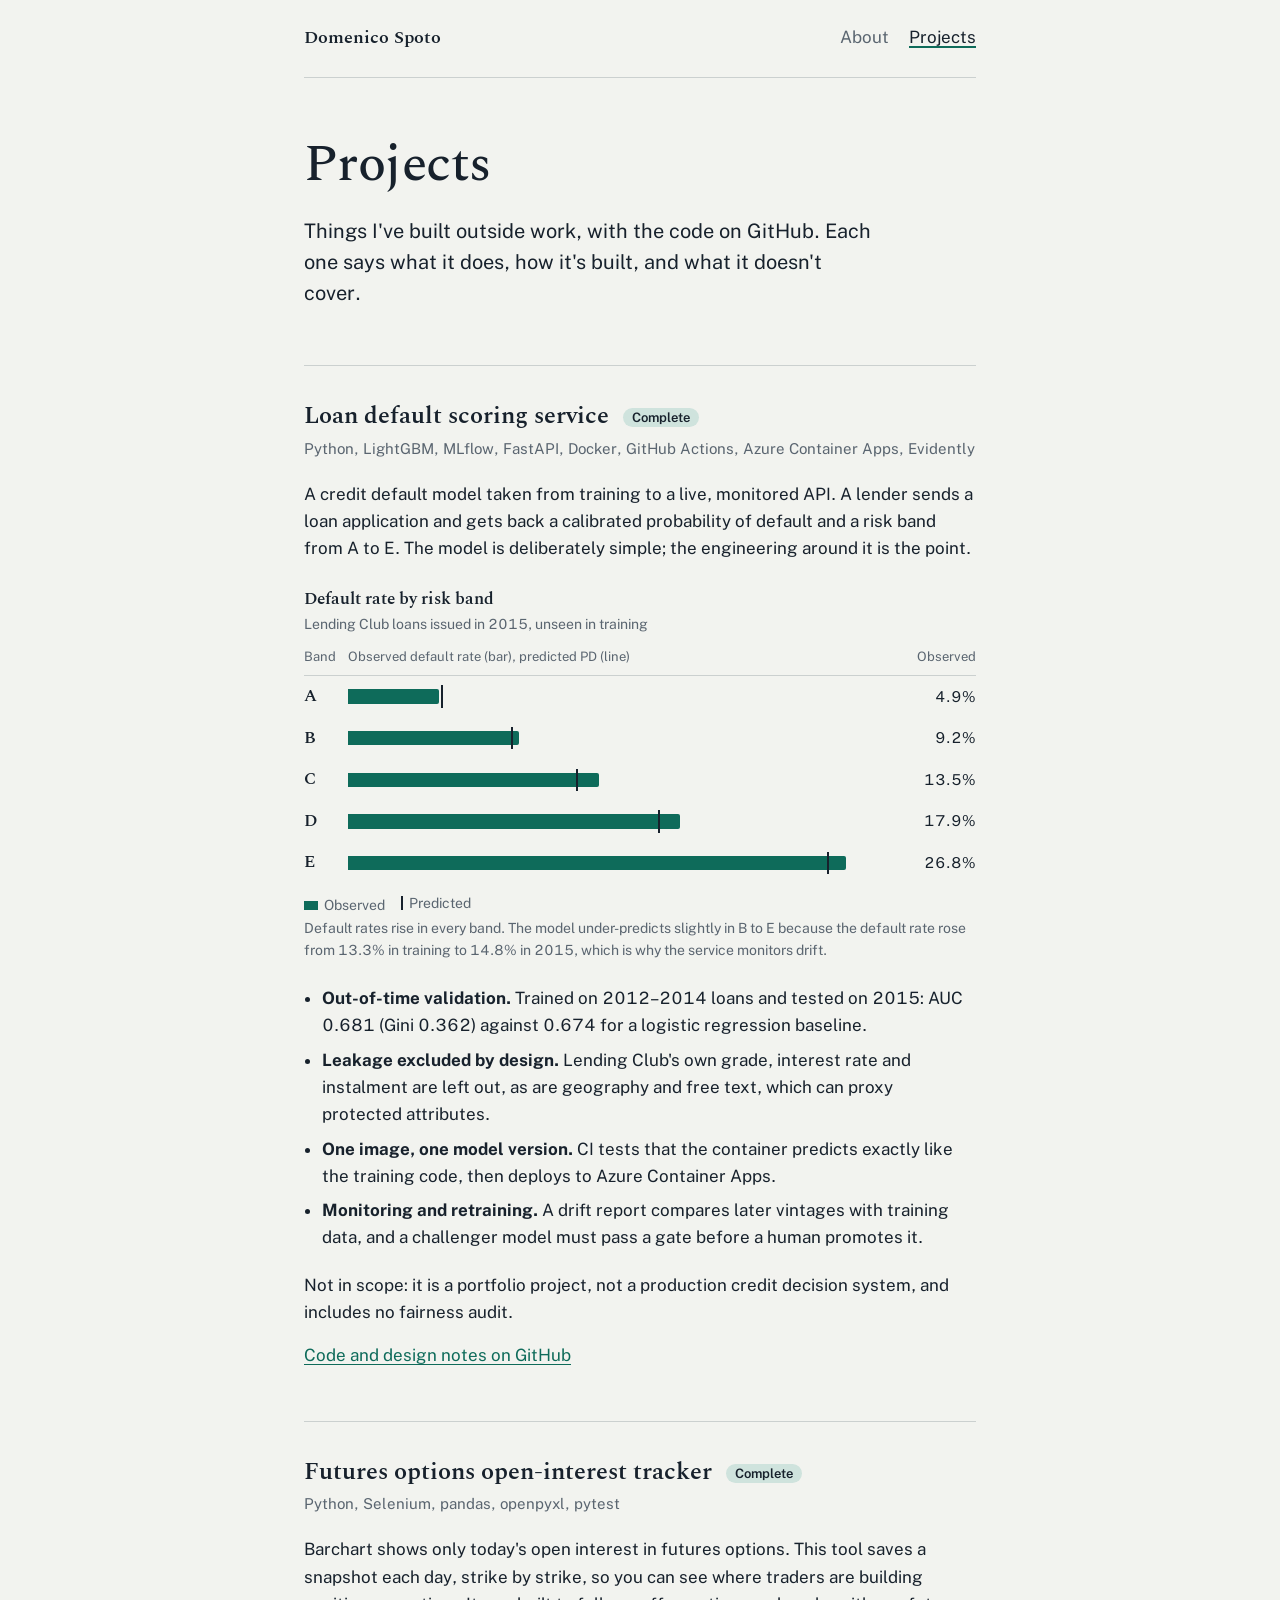
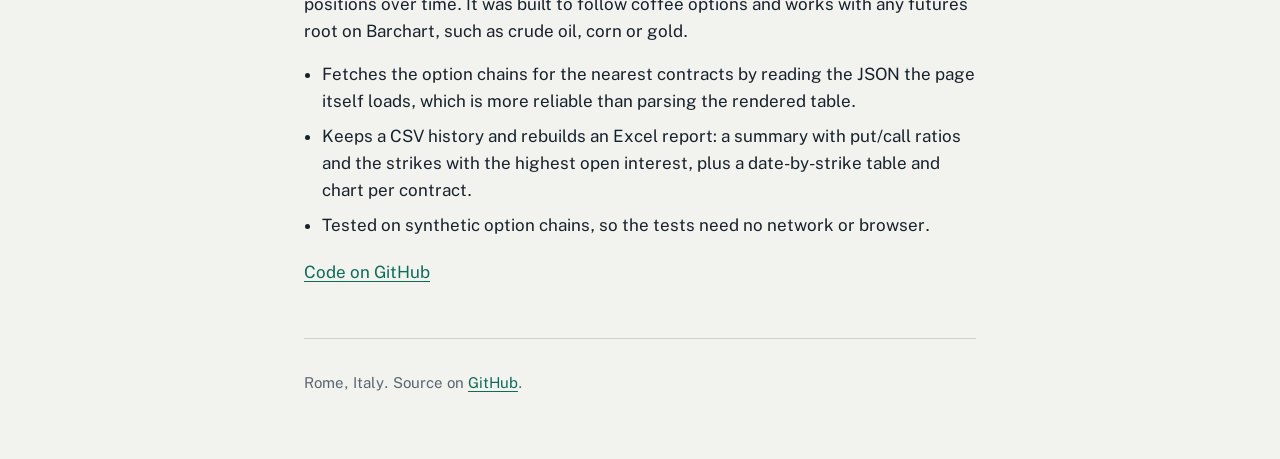
==== projects.html @ 79ec2007 "First commit" ====
<!doctype html>
<html lang="en">
<head>
  <meta charset="utf-8">
  <meta name="viewport" content="width=device-width, initial-scale=1">
  <title>Projects, Domenico Spoto</title>
  <meta name="description" content="Portfolio projects by Domenico Spoto: a deployed loan default scoring service and a futures options open-interest tracker.">
  <link rel="preconnect" href="https://fonts.googleapis.com">
  <link rel="preconnect" href="https://fonts.gstatic.com" crossorigin>
  <link href="https://fonts.googleapis.com/css2?family=Public+Sans:wght@400;600&family=Spectral:wght@500;600&display=swap" rel="stylesheet">
  <link rel="stylesheet" href="style.css">
</head>
<body>
<div class="wrap">

  <header class="site-header">
    <a class="home" href="./">Domenico Spoto</a>
    <nav aria-label="Main">
      <a href="./">About</a>
      <a href="projects.html" aria-current="page">Projects</a>
    </nav>
  </header>

  <main>
    <div class="hero">
      <h1>Projects</h1>
      <p class="lead">Things I've built outside work, with the code on GitHub. Each one says what it does, how it's built, and what it doesn't cover.</p>
    </div>

    <section class="project" id="loan-default" aria-labelledby="loan-default-title">
      <h2 id="loan-default-title">Loan default scoring service <span class="status">Complete</span></h2>
      <p class="stack">Python, LightGBM, MLflow, FastAPI, Docker, GitHub Actions, Azure Container Apps, Evidently</p>
      <p>A credit default model taken from training to a live, monitored API. A lender sends a loan application and gets back a calibrated probability of default and a risk band from A to E. The model is deliberately simple; the engineering around it is the point.</p>

      <table class="bands">
        <caption>
          Default rate by risk band
          <span>Lending Club loans issued in 2015, unseen in training</span>
        </caption>
        <thead>
          <tr>
            <th scope="col">Band</th>
            <th scope="col">Observed default rate (bar), predicted PD (line)</th>
            <th scope="col" class="num">Observed</th>
          </tr>
        </thead>
        <tbody>
          <tr><th scope="row">A</th><td class="bar-cell"><div class="bar" style="--obs:4.9;--pred:5.0" aria-label="Predicted 5.0%, observed 4.9%"></div></td><td class="num">4.9%</td></tr>
          <tr><th scope="row">B</th><td class="bar-cell"><div class="bar" style="--obs:9.2;--pred:8.8" aria-label="Predicted 8.8%, observed 9.2%"></div></td><td class="num">9.2%</td></tr>
          <tr><th scope="row">C</th><td class="bar-cell"><div class="bar" style="--obs:13.5;--pred:12.3" aria-label="Predicted 12.3%, observed 13.5%"></div></td><td class="num">13.5%</td></tr>
          <tr><th scope="row">D</th><td class="bar-cell"><div class="bar" style="--obs:17.9;--pred:16.7" aria-label="Predicted 16.7%, observed 17.9%"></div></td><td class="num">17.9%</td></tr>
          <tr><th scope="row">E</th><td class="bar-cell"><div class="bar" style="--obs:26.8;--pred:25.8" aria-label="Predicted 25.8%, observed 26.8%"></div></td><td class="num">26.8%</td></tr>
        </tbody>
      </table>
      <p class="chart-note">
        <span class="key"><i></i>Observed</span><span class="key"><i class="tick"></i>Predicted</span><br>
        Default rates rise in every band. The model under-predicts slightly in B to E because the default rate rose from 13.3% in training to 14.8% in 2015, which is why the service monitors drift.
      </p>

      <ul class="points">
        <li><strong>Out-of-time validation.</strong> Trained on 2012–2014 loans and tested on 2015: AUC 0.681 (Gini 0.362) against 0.674 for a logistic regression baseline.</li>
        <li><strong>Leakage excluded by design.</strong> Lending Club's own grade, interest rate and instalment are left out, as are geography and free text, which can proxy protected attributes.</li>
        <li><strong>One image, one model version.</strong> CI tests that the container predicts exactly like the training code, then deploys to Azure Container Apps.</li>
        <li><strong>Monitoring and retraining.</strong> A drift report compares later vintages with training data, and a challenger model must pass a gate before a human promotes it.</li>
      </ul>
      <p>Not in scope: it is a portfolio project, not a production credit decision system, and includes no fairness audit.</p>
      <p><a href="https://github.com/mimmospoto/loan-default-scoring">Code and design notes on GitHub</a></p>
    </section>

    <section class="project" id="oi-tracker" aria-labelledby="oi-tracker-title">
      <h2 id="oi-tracker-title">Futures options open-interest tracker <span class="status">Complete</span></h2>
      <p class="stack">Python, Selenium, pandas, openpyxl, pytest</p>
      <p>Barchart shows only today's open interest in futures options. This tool saves a snapshot each day, strike by strike, so you can see where traders are building positions over time. It was built to follow coffee options and works with any futures root on Barchart, such as crude oil, corn or gold.</p>
      <ul class="points">
        <li>Fetches the option chains for the nearest contracts by reading the JSON the page itself loads, which is more reliable than parsing the rendered table.</li>
        <li>Keeps a CSV history and rebuilds an Excel report: a summary with put/call ratios and the strikes with the highest open interest, plus a date-by-strike table and chart per contract.</li>
        <li>Tested on synthetic option chains, so the tests need no network or browser.</li>
      </ul>
      <p><a href="https://github.com/mimmospoto/futures-options-oi-tracker">Code on GitHub</a></p>
    </section>

    <!--
    In-progress project template. Copy, fill in, and uncomment.

    <section class="project" id="SLUG" aria-labelledby="SLUG-title">
      <h2 id="SLUG-title">Project name <span class="status wip">In progress</span></h2>
      <p class="stack">Tools</p>
      <p>What it does and why, in two or three sentences.</p>
      <ul class="points">
        <li>What is done so far.</li>
        <li>What comes next.</li>
      </ul>
      <p><a href="https://github.com/mimmospoto/REPO">Code on GitHub</a></p>
    </section>
    -->
  </main>

  <footer>
    <p>Rome, Italy. Source on <a href="https://github.com/mimmospoto/mimmospoto.github.io">GitHub</a>.</p>
  </footer>

</div>
</body>
</html>
---- style.css ----
:root {
  --paper: #f2f3ef;
  --ink: #17212c;
  --muted: #5a6570;
  --rule: #cbd0cf;
  --accent: #0e6b5a;
  --accent-soft: #cfe3dd;
  --serif: "Spectral", Georgia, serif;
  --sans: "Public Sans", system-ui, sans-serif;
}

@media (prefers-color-scheme: dark) {
  :root {
    --paper: #131b24;
    --ink: #e4e7e3;
    --muted: #9aa5ae;
    --rule: #2c3844;
    --accent: #5cc3a8;
    --accent-soft: #1f3d39;
  }
}

*,
*::before,
*::after { box-sizing: border-box; }

html { -webkit-text-size-adjust: 100%; }

body {
  margin: 0;
  background: var(--paper);
  color: var(--ink);
  font-family: var(--sans);
  font-size: 1.0625rem;
  line-height: 1.6;
  font-variant-numeric: tabular-nums;
}

.wrap {
  max-width: 44rem;
  margin: 0 auto;
  padding: 0 1rem;
}

a { color: var(--accent); text-underline-offset: 0.18em; }
a:hover { text-decoration-thickness: 2px; }
a:focus-visible {
  outline: 2px solid var(--accent);
  outline-offset: 3px;
  border-radius: 2px;
}

/* Header */
.site-header {
  display: flex;
  justify-content: space-between;
  align-items: baseline;
  gap: 1rem;
  padding: 1.5rem 0;
  border-bottom: 1px solid var(--rule);
}
.site-header .home {
  font-family: var(--serif);
  font-weight: 600;
  font-size: 1.125rem;
  color: var(--ink);
  text-decoration: none;
}
.site-header nav { display: flex; gap: 1.25rem; }
.site-header nav a { color: var(--muted); text-decoration: none; }
.site-header nav a:hover,
.site-header nav a[aria-current="page"] { color: var(--ink); }
.site-header nav a[aria-current="page"] {
  text-decoration: underline;
  text-decoration-color: var(--accent);
  text-decoration-thickness: 2px;
}

/* Type */
h1, h2, h3 { font-family: var(--serif); line-height: 1.2; margin: 0; }
h1 {
  font-size: clamp(2.25rem, 7vw, 3.25rem);
  font-weight: 500;
  letter-spacing: -0.01em;
}
h2 {
  font-size: 1.5rem;
  font-weight: 600;
  margin-bottom: 1.25rem;
}
h3 { font-size: 1.1875rem; font-weight: 600; }
p { margin: 0 0 1rem; }

.hero { padding: 3.5rem 0 2.5rem; }
.lead {
  font-size: 1.25rem;
  line-height: 1.55;
  max-width: 36rem;
  margin-top: 1.25rem;
}
.links {
  display: flex;
  flex-wrap: wrap;
  gap: 0.5rem 1.5rem;
  list-style: none;
  padding: 0;
  margin: 1.5rem 0 0;
}

section { padding: 2.25rem 0; border-top: 1px solid var(--rule); }

/* Timeline: dates left, content right */
.timeline { list-style: none; margin: 0; padding: 0; }
.timeline > li {
  display: grid;
  grid-template-columns: 8.5rem 1fr;
  gap: 0.25rem 1.5rem;
  padding-bottom: 1.75rem;
}
.timeline > li:last-child { padding-bottom: 0; }
.when { color: var(--muted); font-size: 0.9375rem; padding-top: 0.2rem; }
.where { color: var(--muted); margin: 0.15rem 0 0.5rem; }
.timeline ul { margin: 0; padding-left: 1.1rem; }
.timeline ul li { margin-bottom: 0.3rem; }

.now { margin: 0; padding-left: 1.1rem; }
.now li { margin-bottom: 0.6rem; }

.facts { display: grid; grid-template-columns: 8.5rem 1fr; gap: 0.6rem 1.5rem; margin: 0; }
.facts dt { color: var(--muted); }
.facts dd { margin: 0; }

/* Projects */
.project h2 { margin-bottom: 0; }
.project + .project { margin-top: 0; }
.status {
  display: inline-block;
  font-family: var(--sans);
  font-size: 0.8125rem;
  font-weight: 600;
  padding: 0.1rem 0.55rem;
  border-radius: 999px;
  background: var(--accent-soft);
  color: var(--ink);
  vertical-align: middle;
  margin-left: 0.5rem;
}
.status.wip { background: transparent; border: 1px solid var(--muted); }
.stack { color: var(--muted); font-size: 0.9375rem; margin: 0.35rem 0 1.25rem; }

/* Band chart */
.bands {
  width: 100%;
  border-collapse: collapse;
  margin: 1.5rem 0 0.5rem;
  font-size: 0.9375rem;
}
.bands caption {
  text-align: left;
  font-family: var(--serif);
  font-weight: 600;
  font-size: 1.0625rem;
  margin-bottom: 0.25rem;
}
.bands caption span {
  display: block;
  font-family: var(--sans);
  font-weight: 400;
  font-size: 0.875rem;
  color: var(--muted);
}
.bands th, .bands td { padding: 0.45rem 0; text-align: left; font-weight: 400; }
.bands thead th { color: var(--muted); font-size: 0.8125rem; border-bottom: 1px solid var(--rule); }
.bands thead th:first-child { padding-right: 0.75rem; }
.bands th[scope="row"] { width: 2.25rem; font-family: var(--serif); font-weight: 600; font-size: 1.0625rem; }
.bands .num { width: 4.5rem; text-align: right; padding-left: 0.75rem; }
.bar-cell { width: 100%; }
.bar {
  position: relative;
  height: 0.9rem;
  background: var(--accent);
  border-radius: 0 2px 2px 0;
  width: calc(var(--obs) / 30 * 100%);
}
.bar::after {
  /* predicted PD marker */
  content: "";
  position: absolute;
  top: -0.25rem;
  bottom: -0.25rem;
  left: calc(var(--pred) / var(--obs) * 100%);
  width: 2px;
  background: var(--ink);
}
.chart-note { color: var(--muted); font-size: 0.875rem; margin-bottom: 1.5rem; }
.key { display: inline-flex; align-items: center; gap: 0.35rem; margin-right: 1rem; }
.key i { display: inline-block; width: 0.9rem; height: 0.6rem; background: var(--accent); }
.key i.tick { width: 2px; height: 0.9rem; background: var(--ink); }

.points { padding-left: 1.1rem; margin: 0 0 1.25rem; }
.points li { margin-bottom: 0.45rem; }

footer {
  border-top: 1px solid var(--rule);
  padding: 2rem 0 3rem;
  color: var(--muted);
  font-size: 0.9375rem;
}

@media (max-width: 34rem) {
  .timeline > li,
  .facts { grid-template-columns: 1fr; }
  .facts dt { margin-top: 0.4rem; }
  .bands .num { width: 3.75rem; }
}
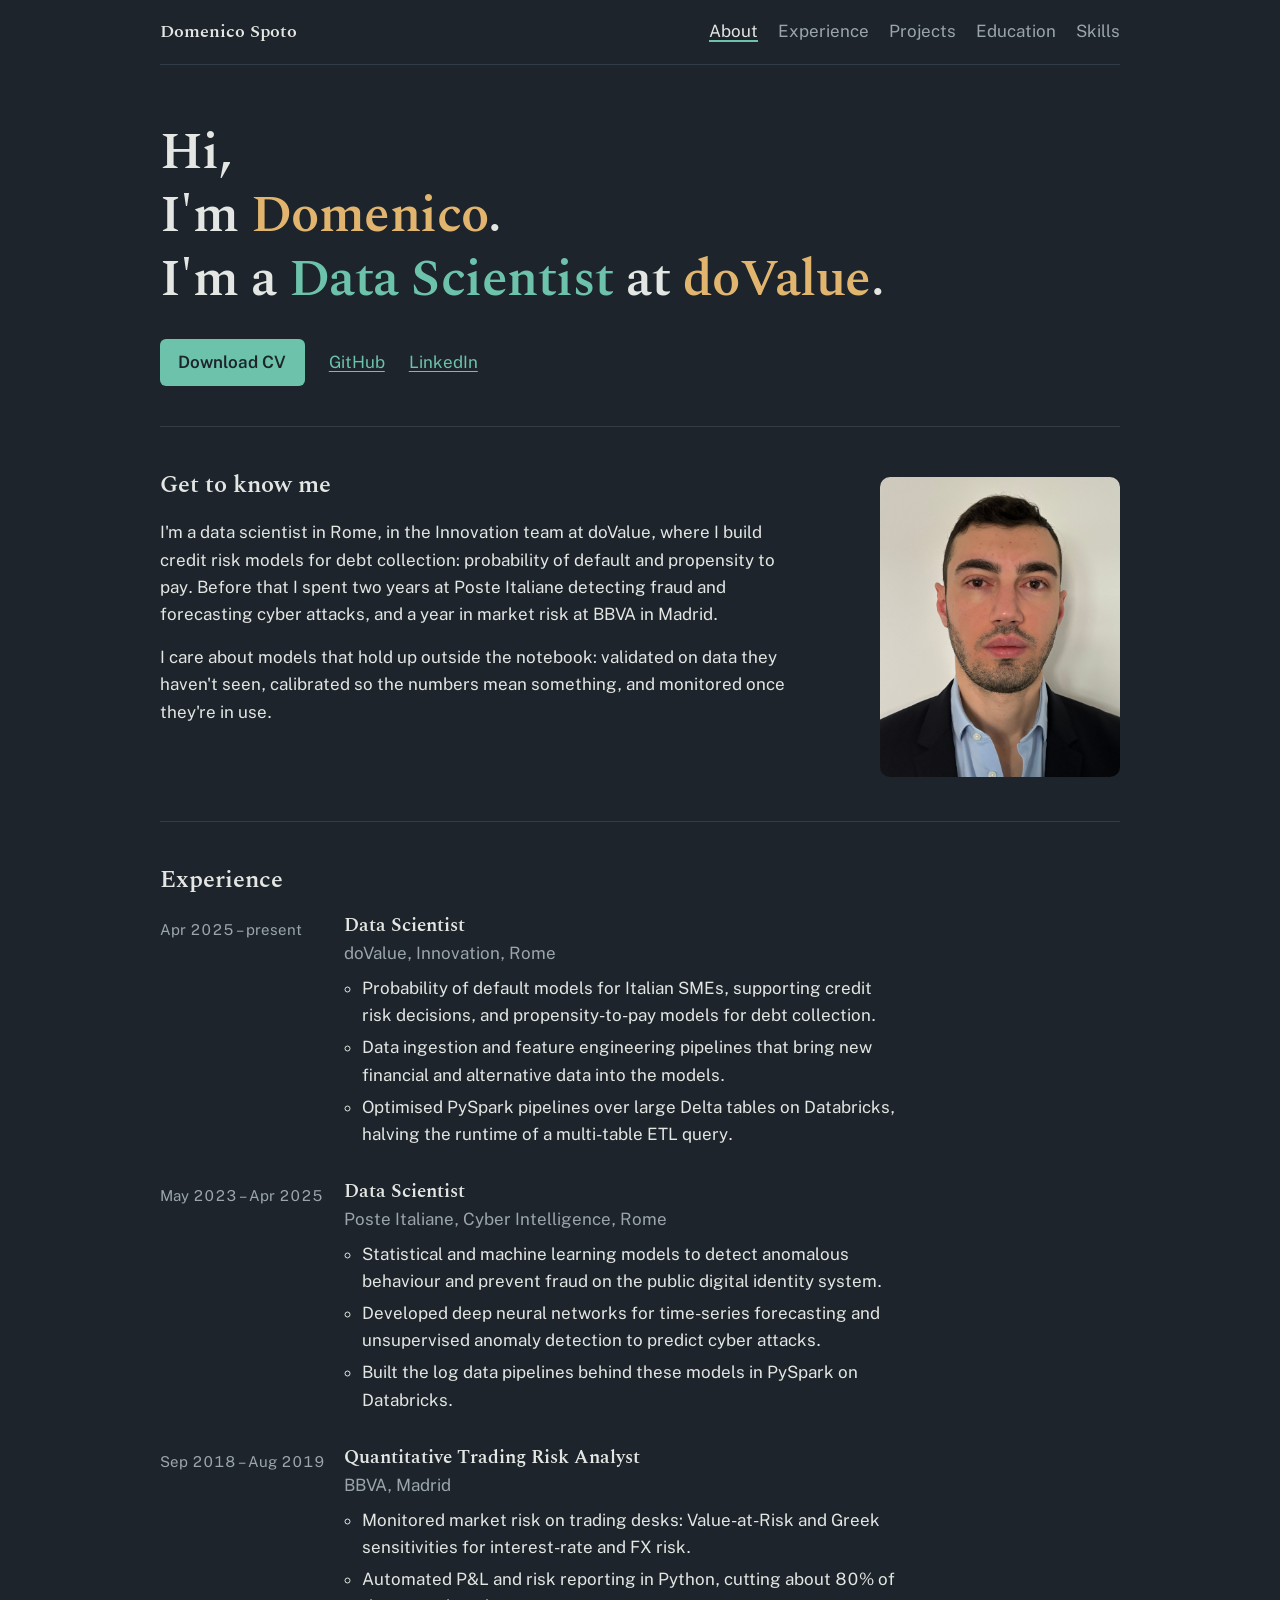
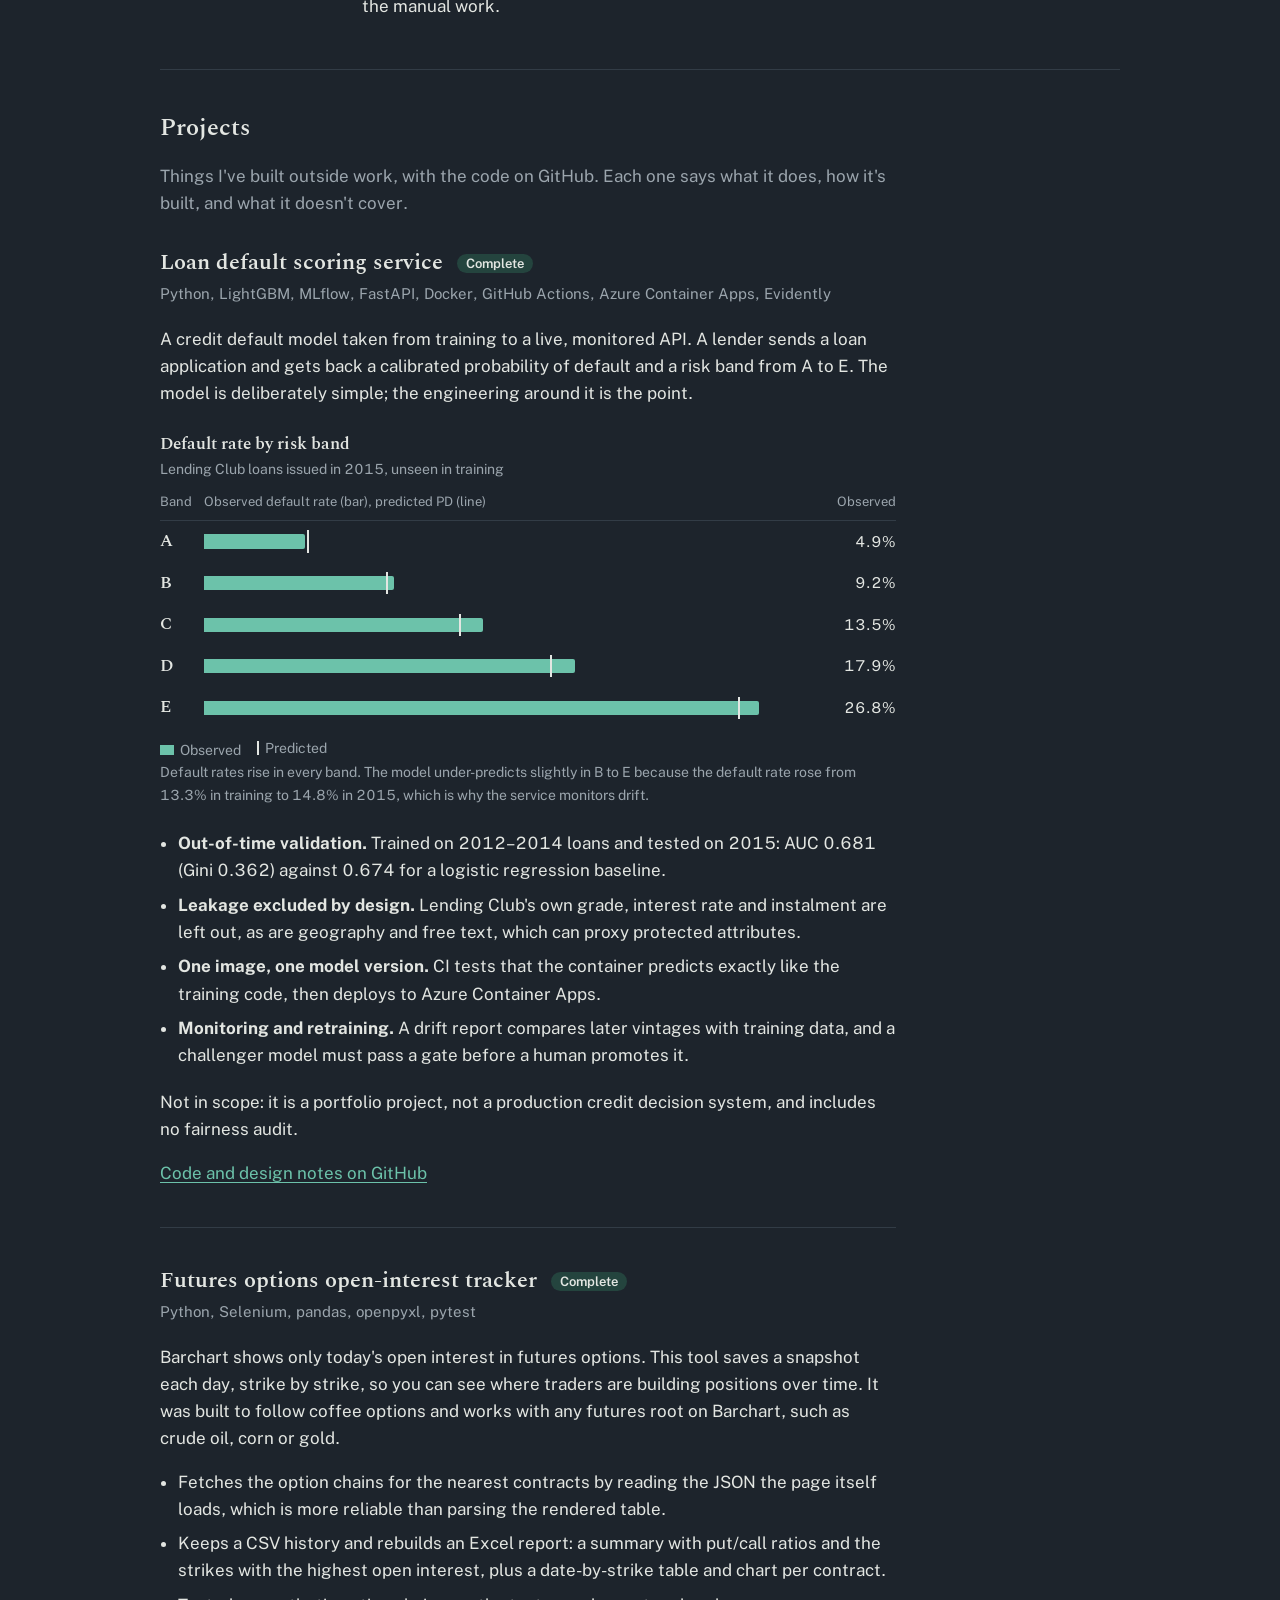
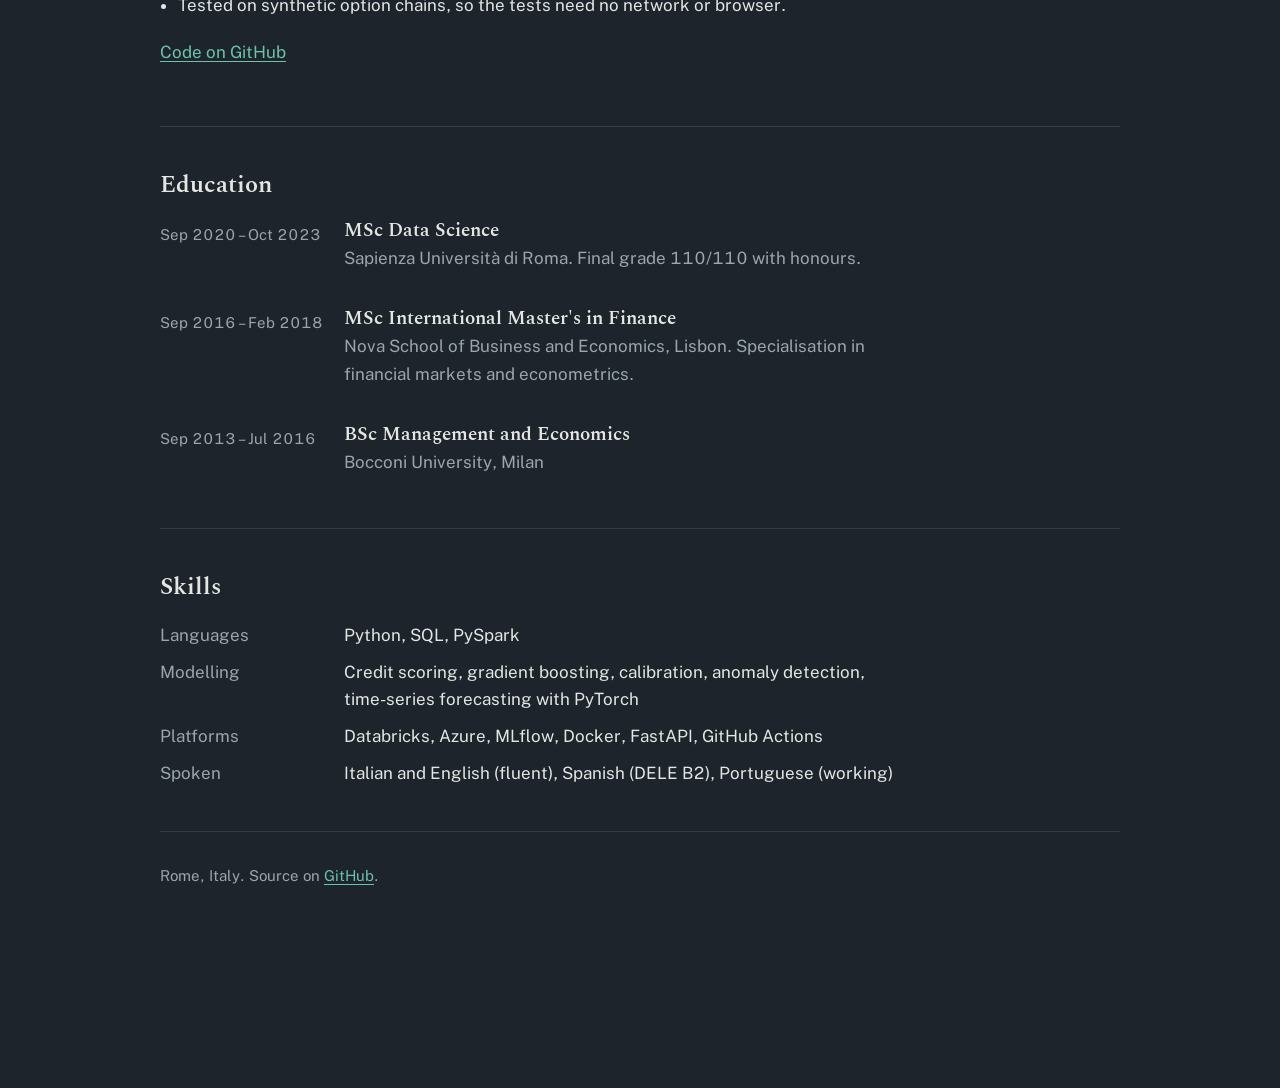
==== commit 8ae9180b: "Fix: template" ====
--- a/projects.html
+++ b/projects.html
@@ -4,101 +4,10 @@
   <meta charset="utf-8">
   <meta name="viewport" content="width=device-width, initial-scale=1">
   <title>Projects, Domenico Spoto</title>
-  <meta name="description" content="Portfolio projects by Domenico Spoto: a deployed loan default scoring service and a futures options open-interest tracker.">
-  <link rel="preconnect" href="https://fonts.googleapis.com">
-  <link rel="preconnect" href="https://fonts.gstatic.com" crossorigin>
-  <link href="https://fonts.googleapis.com/css2?family=Public+Sans:wght@400;600&family=Spectral:wght@500;600&display=swap" rel="stylesheet">
-  <link rel="stylesheet" href="style.css">
+  <meta http-equiv="refresh" content="0; url=./#projects">
+  <link rel="canonical" href="./#projects">
 </head>
 <body>
-<div class="wrap">
-
-  <header class="site-header">
-    <a class="home" href="./">Domenico Spoto</a>
-    <nav aria-label="Main">
-      <a href="./">About</a>
-      <a href="projects.html" aria-current="page">Projects</a>
-    </nav>
-  </header>
-
-  <main>
-    <div class="hero">
-      <h1>Projects</h1>
-      <p class="lead">Things I've built outside work, with the code on GitHub. Each one says what it does, how it's built, and what it doesn't cover.</p>
-    </div>
-
-    <section class="project" id="loan-default" aria-labelledby="loan-default-title">
-      <h2 id="loan-default-title">Loan default scoring service <span class="status">Complete</span></h2>
-      <p class="stack">Python, LightGBM, MLflow, FastAPI, Docker, GitHub Actions, Azure Container Apps, Evidently</p>
-      <p>A credit default model taken from training to a live, monitored API. A lender sends a loan application and gets back a calibrated probability of default and a risk band from A to E. The model is deliberately simple; the engineering around it is the point.</p>
-
-      <table class="bands">
-        <caption>
-          Default rate by risk band
-          <span>Lending Club loans issued in 2015, unseen in training</span>
-        </caption>
-        <thead>
-          <tr>
-            <th scope="col">Band</th>
-            <th scope="col">Observed default rate (bar), predicted PD (line)</th>
-            <th scope="col" class="num">Observed</th>
-          </tr>
-        </thead>
-        <tbody>
-          <tr><th scope="row">A</th><td class="bar-cell"><div class="bar" style="--obs:4.9;--pred:5.0" aria-label="Predicted 5.0%, observed 4.9%"></div></td><td class="num">4.9%</td></tr>
-          <tr><th scope="row">B</th><td class="bar-cell"><div class="bar" style="--obs:9.2;--pred:8.8" aria-label="Predicted 8.8%, observed 9.2%"></div></td><td class="num">9.2%</td></tr>
-          <tr><th scope="row">C</th><td class="bar-cell"><div class="bar" style="--obs:13.5;--pred:12.3" aria-label="Predicted 12.3%, observed 13.5%"></div></td><td class="num">13.5%</td></tr>
-          <tr><th scope="row">D</th><td class="bar-cell"><div class="bar" style="--obs:17.9;--pred:16.7" aria-label="Predicted 16.7%, observed 17.9%"></div></td><td class="num">17.9%</td></tr>
-          <tr><th scope="row">E</th><td class="bar-cell"><div class="bar" style="--obs:26.8;--pred:25.8" aria-label="Predicted 25.8%, observed 26.8%"></div></td><td class="num">26.8%</td></tr>
-        </tbody>
-      </table>
-      <p class="chart-note">
-        <span class="key"><i></i>Observed</span><span class="key"><i class="tick"></i>Predicted</span><br>
-        Default rates rise in every band. The model under-predicts slightly in B to E because the default rate rose from 13.3% in training to 14.8% in 2015, which is why the service monitors drift.
-      </p>
-
-      <ul class="points">
-        <li><strong>Out-of-time validation.</strong> Trained on 2012–2014 loans and tested on 2015: AUC 0.681 (Gini 0.362) against 0.674 for a logistic regression baseline.</li>
-        <li><strong>Leakage excluded by design.</strong> Lending Club's own grade, interest rate and instalment are left out, as are geography and free text, which can proxy protected attributes.</li>
-        <li><strong>One image, one model version.</strong> CI tests that the container predicts exactly like the training code, then deploys to Azure Container Apps.</li>
-        <li><strong>Monitoring and retraining.</strong> A drift report compares later vintages with training data, and a challenger model must pass a gate before a human promotes it.</li>
-      </ul>
-      <p>Not in scope: it is a portfolio project, not a production credit decision system, and includes no fairness audit.</p>
-      <p><a href="https://github.com/mimmospoto/loan-default-scoring">Code and design notes on GitHub</a></p>
-    </section>
-
-    <section class="project" id="oi-tracker" aria-labelledby="oi-tracker-title">
-      <h2 id="oi-tracker-title">Futures options open-interest tracker <span class="status">Complete</span></h2>
-      <p class="stack">Python, Selenium, pandas, openpyxl, pytest</p>
-      <p>Barchart shows only today's open interest in futures options. This tool saves a snapshot each day, strike by strike, so you can see where traders are building positions over time. It was built to follow coffee options and works with any futures root on Barchart, such as crude oil, corn or gold.</p>
-      <ul class="points">
-        <li>Fetches the option chains for the nearest contracts by reading the JSON the page itself loads, which is more reliable than parsing the rendered table.</li>
-        <li>Keeps a CSV history and rebuilds an Excel report: a summary with put/call ratios and the strikes with the highest open interest, plus a date-by-strike table and chart per contract.</li>
-        <li>Tested on synthetic option chains, so the tests need no network or browser.</li>
-      </ul>
-      <p><a href="https://github.com/mimmospoto/futures-options-oi-tracker">Code on GitHub</a></p>
-    </section>
-
-    <!--
-    In-progress project template. Copy, fill in, and uncomment.
-
-    <section class="project" id="SLUG" aria-labelledby="SLUG-title">
-      <h2 id="SLUG-title">Project name <span class="status wip">In progress</span></h2>
-      <p class="stack">Tools</p>
-      <p>What it does and why, in two or three sentences.</p>
-      <ul class="points">
-        <li>What is done so far.</li>
-        <li>What comes next.</li>
-      </ul>
-      <p><a href="https://github.com/mimmospoto/REPO">Code on GitHub</a></p>
-    </section>
-    -->
-  </main>
-
-  <footer>
-    <p>Rome, Italy. Source on <a href="https://github.com/mimmospoto/mimmospoto.github.io">GitHub</a>.</p>
-  </footer>
-
-</div>
+  <p>Projects have moved to the <a href="./#projects">main page</a>.</p>
 </body>
 </html>
